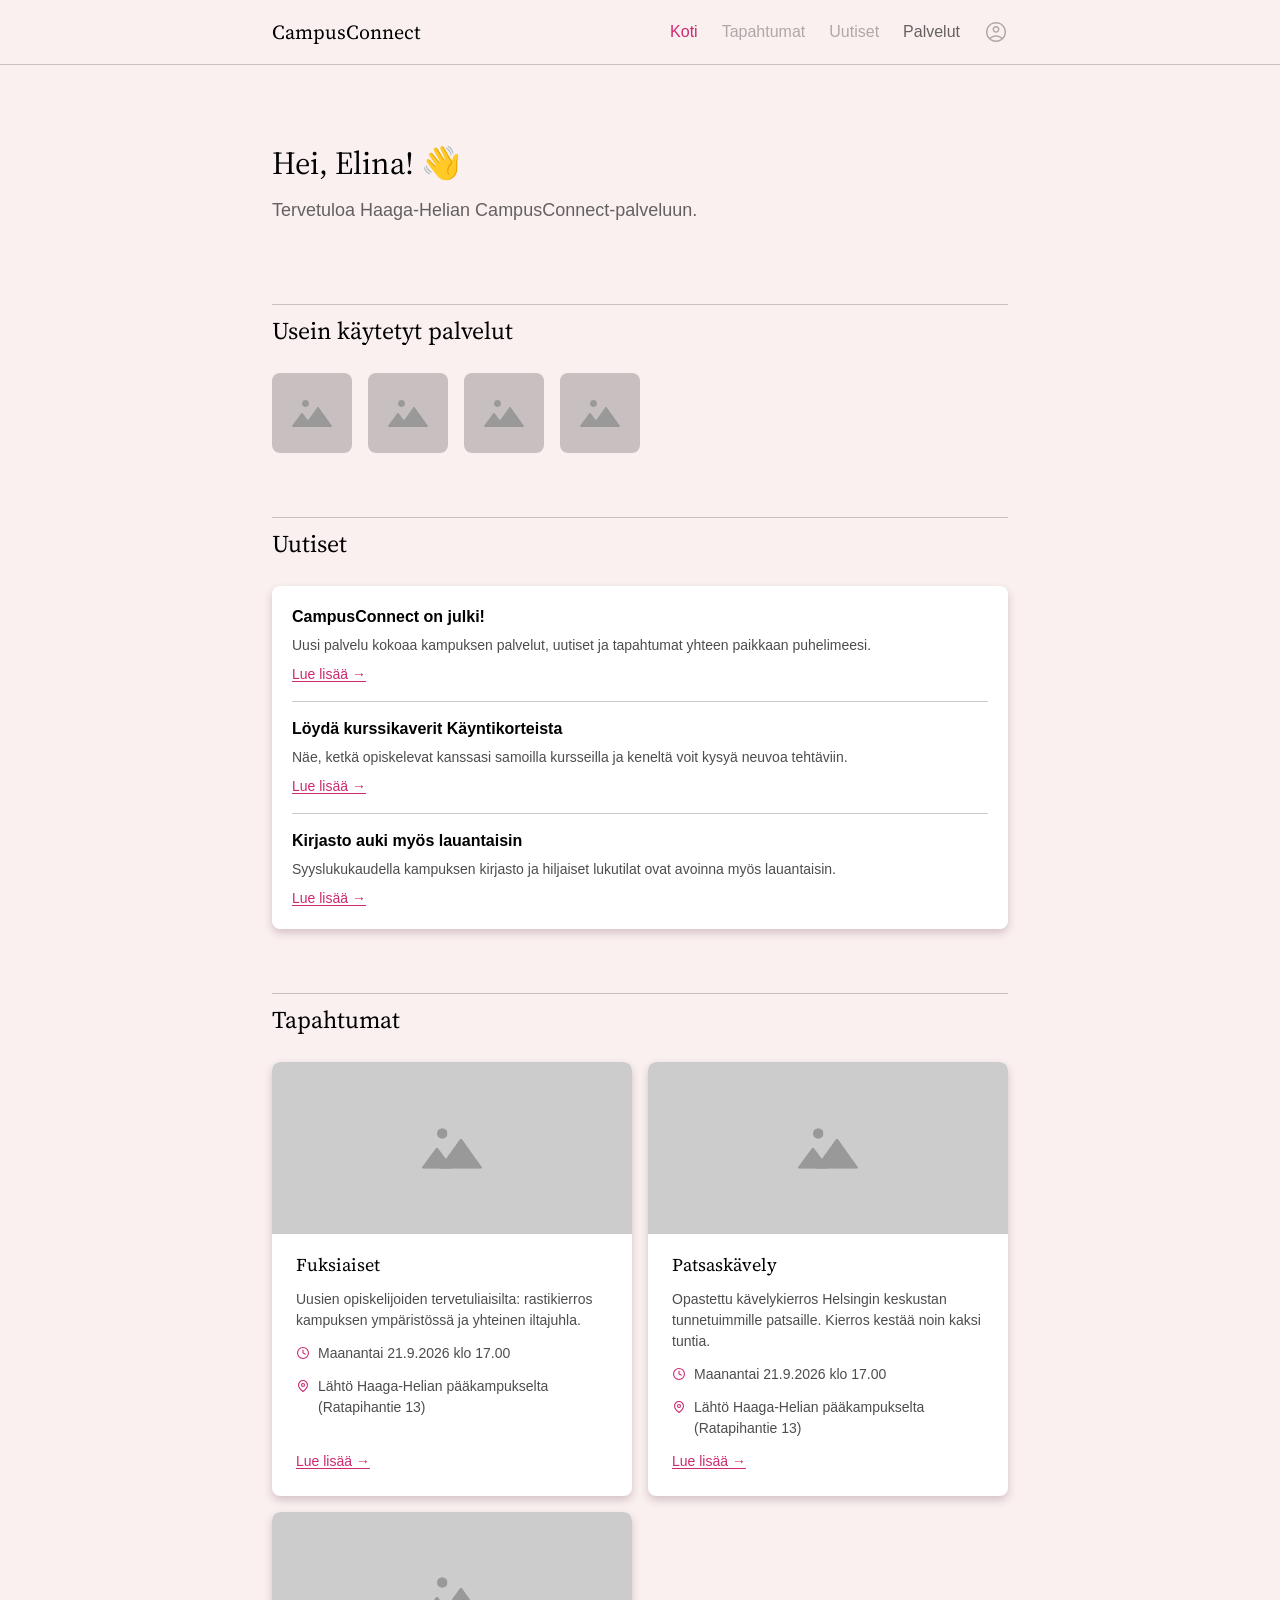
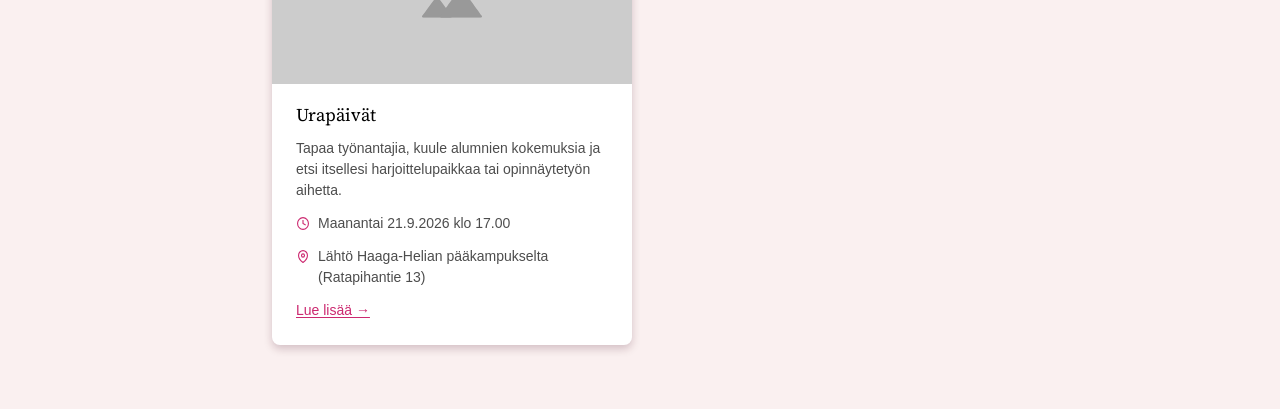
==== index.html @ 10ecfb2a "Ensimmäinen versio: CampusConnect-prototyyppi Responsiivinen HTML/CSS/JS-toteutus Figma-prototyypist" ====
<!doctype html>
<html lang="fi">
  <head>
    <meta charset="utf-8" />
    <meta
      name="viewport"
      content="width=device-width, initial-scale=1, viewport-fit=cover"
    />
    <title>Koti – CampusConnect</title>
    <meta
      name="description"
      content="CampusConnect kokoaa Haaga-Helian opiskelijoiden palvelut, uutiset ja tapahtumat yhteen paikkaan."
    />
    <link
      rel="preload"
      href="fonts/SourceSans3-VariableFont_wght.ttf"
      as="font"
      type="font/ttf"
      crossorigin
    />
    <link
      rel="preload"
      href="fonts/SourceSerif4-VariableFont_opsz,wght.ttf"
      as="font"
      type="font/ttf"
      crossorigin
    />
    <link rel="stylesheet" href="css/styles.css" />
    <script src="js/main.js" defer></script>
  </head>
  <body>
    <a class="skip-link" href="#main">Siirry pääsisältöön</a>

    <header class="site-header">
      <div class="site-header__inner">
        <a class="site-logo" href="index.html">CampusConnect</a>
        <nav class="site-nav" aria-label="Päävalikko">
          <ul class="site-nav__list">
            <li class="site-nav__item">
              <a class="site-nav__link" href="index.html" aria-current="page">
                <img
                  class="site-nav__icon"
                  src="img/icons/home-active.svg"
                  alt=""
                  width="24"
                  height="24"
                />
                <span class="site-nav__label">Koti</span>
              </a>
            </li>
            <li class="site-nav__item">
              <a class="site-nav__link" role="link" aria-disabled="true">
                <img
                  class="site-nav__icon"
                  src="img/icons/calendar.svg"
                  alt=""
                  width="24"
                  height="24"
                />
                <span class="site-nav__label">Tapahtumat</span>
              </a>
            </li>
            <li class="site-nav__item">
              <a class="site-nav__link" role="link" aria-disabled="true">
                <img
                  class="site-nav__icon"
                  src="img/icons/rss.svg"
                  alt=""
                  width="24"
                  height="24"
                />
                <span class="site-nav__label">Uutiset</span>
              </a>
            </li>
            <li class="site-nav__item">
              <a class="site-nav__link" href="palvelut.html">
                <img
                  class="site-nav__icon"
                  src="img/icons/apps.svg"
                  alt=""
                  width="24"
                  height="24"
                />
                <span class="site-nav__label">Palvelut</span>
              </a>
            </li>
            <li class="site-nav__item site-nav__item--profile">
              <a class="site-nav__link" role="link" aria-disabled="true">
                <img
                  class="site-nav__icon"
                  src="img/icons/account.svg"
                  alt=""
                  width="24"
                  height="24"
                />
                <span class="site-nav__label">Profiili</span>
              </a>
            </li>
          </ul>
        </nav>
      </div>
    </header>

    <main id="main" class="page">
      <div class="container">
        <div class="page-header">
          <h1>Hei, Elina! 👋</h1>
          <p class="lead">Tervetuloa Haaga-Helian CampusConnect-palveluun.</p>
        </div>

        <section class="section" aria-labelledby="usein-kaytetyt">
          <h2 class="section__title" id="usein-kaytetyt">
            Usein käytetyt palvelut
          </h2>
          <div
            class="tiles-scroll"
            tabindex="0"
            role="region"
            aria-labelledby="usein-kaytetyt"
          >
            <ul class="tiles" aria-hidden="true">
              <li>
                <span class="placeholder">
                  <span class="placeholder__icon">
                    <img src="img/placeholder/part-1.svg" alt="" />
                    <img src="img/placeholder/part-2.svg" alt="" />
                    <img src="img/placeholder/part-3.svg" alt="" />
                  </span>
                </span>
              </li>
              <li>
                <span class="placeholder">
                  <span class="placeholder__icon">
                    <img src="img/placeholder/part-1.svg" alt="" />
                    <img src="img/placeholder/part-2.svg" alt="" />
                    <img src="img/placeholder/part-3.svg" alt="" />
                  </span>
                </span>
              </li>
              <li>
                <span class="placeholder">
                  <span class="placeholder__icon">
                    <img src="img/placeholder/part-1.svg" alt="" />
                    <img src="img/placeholder/part-2.svg" alt="" />
                    <img src="img/placeholder/part-3.svg" alt="" />
                  </span>
                </span>
              </li>
              <li>
                <span class="placeholder">
                  <span class="placeholder__icon">
                    <img src="img/placeholder/part-1.svg" alt="" />
                    <img src="img/placeholder/part-2.svg" alt="" />
                    <img src="img/placeholder/part-3.svg" alt="" />
                  </span>
                </span>
              </li>
            </ul>
          </div>
        </section>

        <section class="section" aria-labelledby="uutiset">
          <h2 class="section__title" id="uutiset">Uutiset</h2>
          <ul class="card news">
            <li class="news__item">
              <h3 class="news__title">CampusConnect on julki!</h3>
              <p class="news__text">
                Uusi palvelu kokoaa kampuksen palvelut, uutiset ja tapahtumat
                yhteen paikkaan puhelimeesi.
              </p>
              <p class="news__more">
                <span class="text-link">Lue lisää →</span>
              </p>
            </li>
            <li class="news__item">
              <h3 class="news__title">Löydä kurssikaverit Käyntikorteista</h3>
              <p class="news__text">
                Näe, ketkä opiskelevat kanssasi samoilla kursseilla ja keneltä
                voit kysyä neuvoa tehtäviin.
              </p>
              <p class="news__more">
                <span class="text-link">Lue lisää →</span>
              </p>
            </li>
            <li class="news__item">
              <h3 class="news__title">Kirjasto auki myös lauantaisin</h3>
              <p class="news__text">
                Syyslukukaudella kampuksen kirjasto ja hiljaiset lukutilat ovat
                avoinna myös lauantaisin.
              </p>
              <p class="news__more">
                <span class="text-link">Lue lisää →</span>
              </p>
            </li>
          </ul>
        </section>

        <section class="section" aria-labelledby="tapahtumat">
          <h2 class="section__title" id="tapahtumat">Tapahtumat</h2>
          <div class="list-wrap">
            <ul class="card-grid">
              <li>
                <article class="card event">
                  <div
                    class="placeholder placeholder--large event__media"
                    aria-hidden="true"
                  >
                    <span class="placeholder__icon">
                      <img src="img/placeholder/part-1.svg" alt="" />
                      <img src="img/placeholder/part-2.svg" alt="" />
                      <img src="img/placeholder/part-3.svg" alt="" />
                    </span>
                  </div>
                  <div class="event__body">
                    <h3>Fuksiaiset</h3>
                    <p class="event__text">
                      Uusien opiskelijoiden tervetuliaisilta: rastikierros
                      kampuksen ympäristössä ja yhteinen iltajuhla.
                    </p>
                    <ul class="event__meta">
                      <li>
                        <span class="event__icon"
                          ><img src="img/icons/clock.svg" alt=""
                        /></span>
                        <span
                          ><span class="visually-hidden">Aika: </span
                          ><time datetime="2026-09-21T17:00"
                            >Maanantai 21.9.2026 klo 17.00</time
                          ></span
                        >
                      </li>
                      <li>
                        <span class="event__icon"
                          ><img src="img/icons/location.svg" alt=""
                        /></span>
                        <span
                          ><span class="visually-hidden">Paikka: </span>Lähtö
                          Haaga-Helian pääkampukselta (Ratapihantie 13)</span
                        >
                      </li>
                    </ul>
                    <p class="event__more">
                      <span class="text-link">Lue lisää →</span>
                    </p>
                  </div>
                </article>
              </li>
              <li>
                <article class="card event">
                  <div
                    class="placeholder placeholder--large event__media"
                    aria-hidden="true"
                  >
                    <span class="placeholder__icon">
                      <img src="img/placeholder/part-1.svg" alt="" />
                      <img src="img/placeholder/part-2.svg" alt="" />
                      <img src="img/placeholder/part-3.svg" alt="" />
                    </span>
                  </div>
                  <div class="event__body">
                    <h3>Patsaskävely</h3>
                    <p class="event__text">
                      Opastettu kävelykierros Helsingin keskustan tunnetuimmille
                      patsaille. Kierros kestää noin kaksi tuntia.
                    </p>
                    <ul class="event__meta">
                      <li>
                        <span class="event__icon"
                          ><img src="img/icons/clock.svg" alt=""
                        /></span>
                        <span
                          ><span class="visually-hidden">Aika: </span
                          ><time datetime="2026-09-21T17:00"
                            >Maanantai 21.9.2026 klo 17.00</time
                          ></span
                        >
                      </li>
                      <li>
                        <span class="event__icon"
                          ><img src="img/icons/location.svg" alt=""
                        /></span>
                        <span
                          ><span class="visually-hidden">Paikka: </span>Lähtö
                          Haaga-Helian pääkampukselta (Ratapihantie 13)</span
                        >
                      </li>
                    </ul>
                    <p class="event__more">
                      <span class="text-link">Lue lisää →</span>
                    </p>
                  </div>
                </article>
              </li>
              <li>
                <article class="card event">
                  <div
                    class="placeholder placeholder--large event__media"
                    aria-hidden="true"
                  >
                    <span class="placeholder__icon">
                      <img src="img/placeholder/part-1.svg" alt="" />
                      <img src="img/placeholder/part-2.svg" alt="" />
                      <img src="img/placeholder/part-3.svg" alt="" />
                    </span>
                  </div>
                  <div class="event__body">
                    <h3>Urapäivät</h3>
                    <p class="event__text">
                      Tapaa työnantajia, kuule alumnien kokemuksia ja etsi
                      itsellesi harjoittelupaikkaa tai opinnäytetyön aihetta.
                    </p>
                    <ul class="event__meta">
                      <li>
                        <span class="event__icon"
                          ><img src="img/icons/clock.svg" alt=""
                        /></span>
                        <span
                          ><span class="visually-hidden">Aika: </span
                          ><time datetime="2026-09-21T17:00"
                            >Maanantai 21.9.2026 klo 17.00</time
                          ></span
                        >
                      </li>
                      <li>
                        <span class="event__icon"
                          ><img src="img/icons/location.svg" alt=""
                        /></span>
                        <span
                          ><span class="visually-hidden">Paikka: </span>Lähtö
                          Haaga-Helian pääkampukselta (Ratapihantie 13)</span
                        >
                      </li>
                    </ul>
                    <p class="event__more">
                      <span class="text-link">Lue lisää →</span>
                    </p>
                  </div>
                </article>
              </li>
            </ul>
          </div>
        </section>
      </div>
    </main>
  </body>
</html>
---- css/styles.css ----
/* ==========================================================================
   CampusConnect – shared stylesheet
   Values come from the Figma file "CampusConnect Käyntikortit"
   (uHTaIp5e9gUA955tGombiA). The file defines no variables or styles,
   so the token names below are ours; the values are Figma's.
   ========================================================================== */

/* Fonts: Source Serif 4 (headings) and Source Sans 3 (body, UI),
   self-hosted variable fonts. One file per family covers every weight
   (and Serif's optical size axis). The italic files in fonts/ are not
   used by the design, so they are not declared. */
@font-face {
  font-family: "Source Sans 3";
  src: url("../fonts/SourceSans3-VariableFont_wght.ttf") format("truetype");
  font-weight: 200 900;
  font-style: normal;
  font-display: swap;
}

@font-face {
  font-family: "Source Serif 4";
  src: url("../fonts/SourceSerif4-VariableFont_opsz,wght.ttf")
    format("truetype");
  font-weight: 200 900;
  font-style: normal;
  font-display: swap;
}

/* ==========================================================================
   1. Design tokens
   ========================================================================== */

:root {
  /* The design is light only; dark mode keeps these colors. */
  color-scheme: light;

  /* --- Colors ----------------------------------------------------------- */
  --color-bg: #faf0f0; /* page background */
  --color-surface: #ffffff; /* cards, modals, tab bar */
  --color-accent: #cc2970; /* primary buttons, links, active tab */
  --color-on-accent: #ffffff; /* text on accent */
  --color-text: #000000; /* headings, primary text */
  --color-text-soft: rgba(0, 0, 0, 0.7); /* card body text */
  --color-text-muted: rgba(0, 0, 0, 0.6); /* secondary text, inactive tabs */
  --color-divider: rgba(0, 0, 0, 0.2); /* hairlines, tab bar border */
  --color-border-input: rgba(0, 0, 0, 0.3);
  --color-placeholder: rgba(0, 0, 0, 0.2); /* image placeholders, avatars */
  --color-overlay: rgba(0, 0, 0, 0.2); /* modal backdrop */

  /* Not in Figma: greyed-out nav items (Tapahtumat, Uutiset, Profiili). */
  --color-disabled: rgba(0, 0, 0, 0.3);

  /* --- Font families ---------------------------------------------------- */
  --font-serif: "Source Serif 4", Georgia, "Times New Roman", serif;
  --font-sans: "Source Sans 3", "Segoe UI", Roboto, Arial, sans-serif;

  /* --- Font weights ----------------------------------------------------- */
  --weight-regular: 400;
  --weight-medium: 500;
  --weight-semibold: 650;

  /* --- Type scale (size / line height), px values from Figma ------------ */
  /* Serif */
  --text-display-size: 2rem; /* 32px – page title (h1) */
  --text-display-lh: 2.25rem; /* 36px */
  --text-display-opsz: 40; /* Figma sets optical size 40 on page titles */
  --text-title-size: 1.5rem; /* 24px – section title (h2) */
  --text-title-lh: 2.25rem; /* 36px */
  --text-heading-size: 1.25rem; /* 20px – modal question */
  --text-heading-lh: 1.75rem; /* 28px */
  --text-subheading-size: 1.125rem; /* 18px – list row and event titles */
  --text-subheading-lh: 1.40625rem; /* 22.5px */
  --text-name-size: 1rem; /* 16px medium – person name */
  --text-name-lh: 1.3125rem; /* 21px */

  /* Sans */
  --text-body-size: 1rem; /* 16px – body text, buttons, modal text */
  --text-body-lh: 1.5rem; /* 24px */
  --text-body-sm-size: 0.875rem; /* 14px – smallest text: descriptions, lead, notes */
  --text-body-sm-lh: 1.3125rem; /* 21px */
  --text-lead-size: 1.125rem; /* 18px – text under the page title */
  --text-lead-lh: 1.6875rem; /* 27px */
  --text-news-title-size: 1rem; /* 16px semibold – news item title */
  --text-news-title-lh: 1.3125rem; /* 21px */
  --text-label-size: 0.875rem; /* 14px medium – tab bar labels (13px in Figma) */
  --text-label-lh: 1.125rem; /* 18px */

  /* --- Spacing (from Figma positions) ---------------------------------- */
  --space-1: 0.25rem; /* 4px */
  --space-2: 0.5rem; /* 8px */
  --space-3: 0.75rem; /* 12px */
  --space-4: 1rem; /* 16px – page side padding, card padding, list gaps */
  --space-5: 1.5rem; /* 24px – modal padding */
  --space-6: 2rem; /* 32px */
  --space-7: 3rem; /* 48px */
  --space-8: 4rem; /* 64px – gap before a new page section */
  --space-9: 5rem; /* 80px – page top on mobile, header to first section */
  --space-card: 1.25rem; /* 20px – news card padding */

  /* --- Radii ------------------------------------------------------------ */
  --radius-md: 8px; /* cards, buttons, thumbnails, modals, text box */
  --radius-pill: 20px; /* chat field, send button */
  --radius-full: 50%; /* avatars */

  /* --- Effects ---------------------------------------------------------- */
  --shadow-card: 0 4px 8px 0 rgba(64, 0, 28, 0.2);
  --shadow-input-inset: inset 0 2px 4px 0 rgba(0, 0, 0, 0.2);
  --blur-overlay: 2px;

  /* --- Component sizes -------------------------------------------------- */
  --size-button: 3rem; /* 48px – button and modal header height */
  --size-thumb: 5rem; /* 80px – list thumbnail */
  --size-avatar: 3rem; /* 48px – person avatar */
  --size-icon: 1.5rem; /* 24px – UI icons */
  --size-icon-sm: 1.25rem; /* 20px – back link chevron */
  --size-tab: 4rem; /* 64px – tab bar: 10px + icon + label + 10px (plus home indicator area on iPhones) */
  --size-chat-field: 2rem; /* 32px – chat input and send button */
  --size-dot: 10px; /* onboarding step indicator */

  /* --- Layout (from campusconnect-responsiveness.md) -------------------- */
  --container-max: 768px;
  --measure: 70ch; /* max width of text blocks */
  --modal-max: 480px; /* dialog width on screens >= 600px */
  /* Breakpoints (media queries cannot use custom properties):
     600px  – centered modal dialog
     672px  – two-column lists and card grids (column reaches 640px)
     768px  – top navigation replaces bottom tab bar */
}

/* ==========================================================================
   2. Base
   ========================================================================== */

*,
*::before,
*::after {
  box-sizing: border-box;
}

html {
  -webkit-text-size-adjust: 100%;
  text-size-adjust: 100%;
}

body {
  margin: 0;
  min-height: 100vh;
  background-color: var(--color-bg);
  color: var(--color-text);
  font-family: var(--font-sans);
  font-size: var(--text-body-size);
  line-height: var(--text-body-lh);
  /* Inherited by all links and hover underlines: a little air below text. */
  text-underline-offset: 0.15em;
}

img,
svg {
  display: block;
  max-width: 100%;
}

h1,
h2,
h3,
p,
ul,
ol {
  margin: 0;
}

h1,
h2,
h3 {
  font-family: var(--font-serif);
  font-weight: var(--weight-regular);
  color: var(--color-text);
  /* Long Finnish compounds (e.g. "ohjelmistokehitykseen") must not push
     the page wider than a 320px screen. */
  overflow-wrap: break-word;
  -webkit-hyphens: auto;
  hyphens: auto;
}

h1 {
  font-size: var(--text-display-size);
  line-height: var(--text-display-lh);
  font-variation-settings: "opsz" var(--text-display-opsz);
}

h2 {
  font-size: var(--text-title-size);
  line-height: var(--text-title-lh);
}

h3 {
  font-size: var(--text-subheading-size);
  line-height: var(--text-subheading-lh);
}

a {
  color: var(--color-accent);
  text-decoration-thickness: from-font;
}

:focus-visible {
  outline: 2px solid var(--color-accent);
  outline-offset: 2px;
}

/* Lead text under a page title (14px muted, Figma "Tervetuloa…"). */
/* Text right under the page title: lead line or course code. */
.lead,
.course__code {
  margin-top: var(--space-4);
  max-width: var(--measure);
  color: var(--color-text-muted);
  font-size: var(--text-lead-size);
  line-height: var(--text-lead-lh);
}

/* Hidden visually, still read by screen readers. */
.visually-hidden {
  position: absolute;
  width: 1px;
  height: 1px;
  margin: -1px;
  padding: 0;
  overflow: hidden;
  clip-path: inset(50%);
  white-space: nowrap;
  border: 0;
}

.skip-link {
  position: absolute;
  top: var(--space-2);
  left: var(--space-2);
  z-index: 100;
  padding: var(--space-2) var(--space-4);
  border-radius: var(--radius-md);
  background-color: var(--color-surface);
  box-shadow: var(--shadow-card);
  transform: translateY(-200%);
}

.skip-link:focus {
  transform: none;
}

/* ==========================================================================
   3. Layout
   ========================================================================== */

/* Page content: one centered column, max --container-max wide. */
.container {
  width: 100%;
  max-width: var(--container-max);
  margin-inline: auto;
  padding-inline: var(--space-4);
}

/* Mobile: Figma places the page title 80px below the status bar.
   Leave room at the bottom for the fixed tab bar. */
.page {
  padding-top: var(--space-9);
  padding-bottom: calc(
    var(--size-tab) + env(safe-area-inset-bottom, 0px) + var(--space-7)
  );
}

/* Long text stays one column, capped at a readable width. */
.prose {
  max-width: var(--measure);
}

/* Desktop: the same 80px gap as on mobile, measured from the top bar. */
@media (min-width: 768px) {
  .page {
    padding-bottom: var(--space-8);
  }
}

/* Phone in landscape: less empty space above the title. */
@media (max-height: 500px) {
  .page {
    padding-top: var(--space-6);
  }
}

/* ==========================================================================
   4. Navigation
   One <nav> in the header. Below 768px it is the bottom tab bar from
   Figma; from 768px up it is a top bar with text links and a profile
   icon. Items without a page (Tapahtumat, Uutiset, Profiili) are
   greyed out: <a> without href, role="link", aria-disabled="true".
   ========================================================================== */

/* The wordmark only appears in the top bar; Figma has no mobile header. */
.site-logo {
  display: none;
}

/* --- Bottom tab bar (mobile) ------------------------------------------ */
.site-nav {
  position: fixed;
  right: 0;
  bottom: 0;
  left: 0;
  z-index: 10;
  padding-bottom: env(safe-area-inset-bottom, 0px);
  border-top: 1px solid var(--color-divider);
  background-color: var(--color-surface);
}

.site-nav__list {
  display: grid;
  grid-template-columns: repeat(5, 1fr);
  max-width: var(--modal-max);
  margin-inline: auto;
  padding: 0 var(--space-4);
  list-style: none;
}

.site-nav__link {
  display: flex;
  flex-direction: column;
  align-items: center;
  gap: 2px;
  min-height: var(--size-tab);
  padding: 10px 0; /* same space above the icon and below the label */
  color: var(--color-text-muted);
  font-size: var(--text-label-size);
  font-weight: var(--weight-medium);
  line-height: var(--text-label-lh);
  text-align: center;
  text-decoration: none;
}

.site-nav__icon {
  width: var(--size-icon);
  height: var(--size-icon);
}

.site-nav__link[aria-current] {
  color: var(--color-accent);
}

.site-nav__link[aria-disabled="true"] {
  color: var(--color-disabled);
  cursor: default;
}

/* Icons are black at 60%; half opacity gives the 30% disabled grey. */
.site-nav__link[aria-disabled="true"] .site-nav__icon {
  opacity: 0.5;
}

/* --- Top navigation bar (tablet and desktop) -------------------------- */
@media (min-width: 768px) {
  .site-header {
    position: sticky;
    top: 0;
    z-index: 10;
    border-bottom: 1px solid var(--color-divider);
    background-color: var(--color-bg);
  }

  .site-header__inner {
    display: flex;
    align-items: center;
    justify-content: space-between;
    gap: var(--space-5);
    max-width: var(--container-max);
    min-height: 4rem;
    margin-inline: auto;
    padding-inline: var(--space-4);
  }

  .site-logo {
    display: block;
    color: var(--color-text);
    font-family: var(--font-serif);
    font-size: var(--text-heading-size);
    line-height: var(--text-heading-lh);
    text-decoration: none;
  }

  .site-nav {
    position: static;
    padding-bottom: 0;
    border-top: 0;
    background-color: transparent;
  }

  .site-nav__list {
    display: flex;
    align-items: center;
    gap: var(--space-5);
    max-width: none;
    padding: 0;
  }

  .site-nav__link {
    flex-direction: row;
    min-height: var(--size-button);
    padding: 0;
    font-size: var(--text-body-size);
    line-height: var(--text-body-lh);
  }

  /* Text links only; the profile item shows just its icon. */
  .site-nav__icon {
    display: none;
  }

  .site-nav__item--profile .site-nav__icon {
    display: block;
  }

  .site-nav__item--profile .site-nav__label {
    position: absolute;
    width: 1px;
    height: 1px;
    margin: -1px;
    overflow: hidden;
    clip-path: inset(50%);
    white-space: nowrap;
  }
}

/* ==========================================================================
   5. Components
   ========================================================================== */

/* --- Buttons ------------------------------------------------------------ */
.button {
  display: inline-flex;
  align-items: center;
  justify-content: center;
  min-height: var(--size-button);
  padding: 0 var(--space-5);
  border: 1px solid var(--color-accent);
  border-radius: var(--radius-md);
  font-family: var(--font-sans);
  font-size: var(--text-body-size);
  font-weight: var(--weight-medium);
  line-height: var(--text-body-lh);
  text-align: center;
  text-decoration: none;
  cursor: pointer;
}

.button--primary {
  background-color: var(--color-accent);
  color: var(--color-on-accent);
}

.button--secondary {
  background-color: transparent;
  color: var(--color-accent);
}

.button--primary:hover {
  filter: brightness(0.92);
}

.button--secondary:hover {
  background-color: var(--color-surface);
}

/* Full width of its column (modal actions). */
.button--block {
  width: 100%;
}

/* Not in Figma: "Jatka" before a choice is made. */
.button:disabled {
  opacity: 0.4;
  filter: none;
  cursor: not-allowed;
}

/* Icon-only button (modal close / back): 48px tap area, 24px icon. */
.icon-button {
  display: grid;
  place-items: center;
  width: var(--size-button);
  height: var(--size-button);
  padding: 0;
  border: 0;
  border-radius: var(--radius-md);
  background: none;
  cursor: pointer;
}

.icon-button img {
  width: var(--size-icon);
  height: var(--size-icon);
}

.icon-button:focus-visible {
  outline-offset: -4px;
}

/* --- Back link ("‹ Käyntikortit" on course pages) ----------------------- */
.back-link {
  display: inline-flex;
  align-items: center;
  gap: 2px;
  min-height: var(--size-icon);
  color: var(--color-text-muted);
  font-size: var(--text-body-sm-size);
  font-weight: var(--weight-medium);
  line-height: var(--text-body-sm-lh);
  text-decoration: none;
}

.back-link:hover {
  text-decoration: underline;
}

.back-link img {
  width: var(--size-icon-sm);
  height: var(--size-icon-sm);
}

/* --- Image placeholder (grey box with image icon) ----------------------- */
.placeholder {
  display: grid;
  place-items: center;
  border-radius: var(--radius-md);
  background-color: var(--color-placeholder);
}

/* The Figma icon is three parts in a 40 × 27px box. */
.placeholder__icon {
  position: relative;
  width: 40px;
  height: 27px;
}

.placeholder__icon img {
  position: absolute;
}

.placeholder__icon img:nth-child(1) {
  left: 0;
  top: 13.2px;
}

.placeholder__icon img:nth-child(2) {
  left: 11.7px;
  top: 7.4px;
}

.placeholder__icon img:nth-child(3) {
  left: 9.9px;
  top: 0;
}

/* Larger images (event cards) use the same icon at 1.5×, as in Figma. */
.placeholder--large .placeholder__icon {
  transform: scale(1.5);
}

/* --- List rows (Palvelut, Käyntikortit course list) ----------------------
   Lists and card grids switch to two columns when their column is at least
   640px wide. They always fill the page container (viewport − 32px padding,
   up to --container-max), so that happens at a 672px viewport. A media query is used
   instead of a container query because the W3C CSS validator does not yet
   recognize container queries. */
.list {
  padding: 0;
  list-style: none;
}

.list__item + .list__item {
  border-top: 1px solid var(--color-divider);
}

.row {
  display: flex;
  align-items: center;
  gap: var(--space-4);
  padding-block: var(--space-4);
  color: inherit;
  text-decoration: none;
}

.row__media {
  flex: none;
  width: var(--size-thumb);
  height: var(--size-thumb);
  border-radius: var(--radius-md);
  object-fit: cover;
}

.row__title {
  display: block;
  font-family: var(--font-serif);
  font-size: var(--text-subheading-size);
  font-weight: var(--weight-regular);
  line-height: var(--text-subheading-lh);
}

.row__text {
  display: block;
  margin-top: var(--space-1);
  color: var(--color-text-muted);
  font-size: var(--text-body-sm-size);
  line-height: var(--text-body-sm-lh);
}

a.row:hover .row__title {
  text-decoration: underline;
}

/* Two columns once the list's column is 640px wide (see above). */
@media (min-width: 672px) {
  .list {
    display: grid;
    grid-template-columns: repeat(2, minmax(0, 1fr));
    column-gap: var(--space-6);
  }

  .list__item:nth-child(2) {
    border-top: 0;
  }
}

/* --- Cards and card grid (person cards, event cards) --------------------- */
.card {
  border-radius: var(--radius-md);
  background-color: var(--color-surface);
  box-shadow: var(--shadow-card);
}

.card-grid {
  display: grid;
  gap: var(--space-4);
  padding: 0;
  list-style: none;
}

@media (min-width: 672px) {
  .card-grid {
    grid-template-columns: repeat(2, minmax(0, 1fr));
    grid-auto-rows: 1fr; /* every row as tall as the tallest card */
  }
}

/* --- Person card (Kurssi) ----------------------------------------------- */
.person-card {
  display: block;
  width: 100%;
  height: 100%;
  padding: var(--space-4);
  border: 0;
  color: inherit;
  font: inherit;
  text-align: left;
}

button.person-card {
  cursor: pointer;
}

button.person-card:hover .person-card__name {
  text-decoration: underline;
}

.person-card__head {
  display: flex;
  align-items: center;
  gap: var(--space-4);
}

.avatar {
  display: block;
  flex: none;
  width: var(--size-avatar);
  height: var(--size-avatar);
  border-radius: var(--radius-full);
  background-color: var(--color-placeholder);
}

.person-card__name {
  display: block;
  font-family: var(--font-serif);
  font-size: var(--text-name-size);
  font-weight: var(--weight-medium);
  line-height: var(--text-name-lh);
}

.person-card__status {
  display: block;
  color: var(--color-text-muted);
  font-size: var(--text-body-sm-size);
  line-height: var(--text-body-sm-lh);
}

.person-card__note {
  display: block;
  margin-top: var(--space-4);
  padding-top: var(--space-3);
  border-top: 1px solid var(--color-divider);
  color: var(--color-text-muted);
  font-size: var(--text-body-sm-size);
  line-height: var(--text-body-sm-lh);
}

/* --- Radio buttons and checkboxes ---------------------------------------
   Native inputs drawn to match Figma's Material outline icons
   (radio: 20px ring, checkbox: 18px square, 2px black stroke).
   Checked states are not in Figma; they use the accent color. */
.choices {
  margin: 0;
  padding: 0;
  border: 0;
}

.choice {
  display: flex;
  align-items: center;
  gap: var(--space-3);
  min-height: 2.5rem; /* rows sit 40px apart in Figma */
  font-size: var(--text-body-size);
  line-height: var(--text-body-lh);
  cursor: pointer;
}

.choice input {
  flex: none;
  margin: 2px;
  -webkit-appearance: none;
  appearance: none;
  border: 2px solid var(--color-text);
  background-color: var(--color-surface);
  background-position: center;
  background-repeat: no-repeat;
  cursor: pointer;
}

.choice input[type="radio"] {
  width: 20px;
  height: 20px;
  border-radius: var(--radius-full);
}

.choice input[type="checkbox"] {
  width: 18px;
  height: 18px;
  margin: 3px;
  border-radius: 2px;
}

.choice input[type="radio"]:checked {
  border-color: var(--color-accent);
  background-image: radial-gradient(
    circle,
    var(--color-accent) 0 5px,
    transparent 5.5px
  );
}

.choice input[type="checkbox"]:checked {
  border-color: var(--color-accent);
  background-color: var(--color-accent);
  background-image: url("../img/icons/check.svg");
  background-size: 100%;
}

/* --- Text area (Onboarding 4) ------------------------------------------- */
.textarea {
  display: block;
  width: 100%;
  min-height: 9.375rem; /* 150px */
  padding: var(--space-3);
  border: 1px solid var(--color-border-input);
  border-radius: var(--radius-md);
  background-color: var(--color-surface);
  box-shadow: var(--shadow-input-inset);
  color: var(--color-text);
  font-family: inherit;
  font-size: var(--text-body-size);
  line-height: var(--text-body-lh);
  resize: vertical;
}

/* --- Step dots (onboarding progress) ------------------------------------ */
.steps {
  display: flex;
  justify-content: center;
  gap: var(--space-3);
  padding: 0;
  list-style: none;
}

.steps__dot {
  width: var(--size-dot);
  height: var(--size-dot);
  border: 1.5px solid rgba(0, 0, 0, 0.33);
  border-radius: var(--radius-full);
}

.steps__dot.is-current {
  border: 1px solid var(--color-text-muted);
  background-color: var(--color-text-muted);
}

/* --- Modal (<dialog>) ----------------------------------------------------
   Phone: 16px from the screen edges, as in Figma. From 600px up the
   width stops at 480px (responsiveness plan). Always centered. */
.modal {
  width: calc(100% - 2 * var(--space-4));
  max-width: var(--modal-max);
  max-height: calc(100% - 2 * var(--space-4));
  overflow-y: auto; /* phone in landscape: the modal scrolls */
  padding: 0;
  border: 0;
  border-radius: var(--radius-md);
  background-color: var(--color-surface);
  box-shadow: var(--shadow-card);
  color: var(--color-text);
}

.modal::backdrop {
  background-color: var(--color-overlay);
  -webkit-backdrop-filter: blur(var(--blur-overlay));
  backdrop-filter: blur(var(--blur-overlay));
}

/* Back arrow | title | close X */
.modal__header {
  display: grid;
  grid-template-columns: var(--size-button) 1fr var(--size-button);
  align-items: center;
  min-height: var(--size-button);
  border-bottom: 1px solid var(--color-divider);
}

.modal__back {
  grid-column: 1;
}

.modal__back[hidden] {
  display: none;
}

.modal__title {
  grid-column: 2;
  color: var(--color-text-muted);
  font-family: var(--font-sans);
  font-size: var(--text-body-size);
  font-weight: var(--weight-regular);
  line-height: var(--text-body-lh);
  text-align: center;
}

.modal__close {
  grid-column: 3;
}

.modal__body {
  padding: var(--space-5);
}

/* Question heading inside a modal step (serif 20/28). */
.modal__heading {
  font-size: var(--text-heading-size);
  line-height: var(--text-heading-lh);
}

.modal__text {
  margin-top: var(--space-4);
  color: var(--color-text-muted);
  font-size: var(--text-body-size);
  line-height: var(--text-body-lh);
}

.modal__actions {
  margin-top: var(--space-5);
}

.modal__actions .steps {
  margin-top: var(--space-6);
  margin-bottom: var(--space-2);
}

/* --- Toast (not in Figma; replaces the removed confirmation modal) ------ */
.toast {
  position: fixed;
  left: 50%;
  bottom: calc(
    var(--size-tab) + env(safe-area-inset-bottom, 0px) + var(--space-4)
  );
  z-index: 20;
  width: calc(100% - 2 * var(--space-4));
  max-width: var(--modal-max);
  /* Left padding = 4px stripe + 16px. */
  padding: var(--space-3) var(--space-4) var(--space-3)
    calc(4px + var(--space-4));
  border-radius: var(--radius-md);
  /* Straight 4px accent stripe on the left, clipped by the rounded corners
     (a border-left would curve along them). */
  background: linear-gradient(
    to right,
    var(--color-accent) 4px,
    var(--color-surface) 4px
  );
  box-shadow: var(--shadow-card);
  font-size: var(--text-body-size);
  line-height: var(--text-body-lh);
  transform: translateX(-50%);
  /* Always in the page (so screen readers catch the live update);
     invisible until it has a message. */
  opacity: 0;
  pointer-events: none;
}

.toast.is-visible {
  opacity: 1;
  pointer-events: auto;
}

@media (prefers-reduced-motion: no-preference) {
  .toast {
    transition: opacity 200ms ease-out;
  }
}

@media (min-width: 768px) {
  .toast {
    bottom: var(--space-6);
  }
}

/* Looks like a link but has no destination yet (e.g. "Lue lisää →"). */
.text-link {
  color: var(--color-accent);
  text-decoration: underline;
  text-decoration-thickness: from-font;
}

/* Service descriptions are cut to two lines, as in Figma. */
.row__text--clamp {
  display: -webkit-box;
  overflow: hidden;
  -webkit-box-orient: vertical;
  -webkit-line-clamp: 2;
}

/* ==========================================================================
   6. Page sections
   ========================================================================== */

/* A section starts with a divider line and a serif h2 (Etusivu, Kurssi). */
.section {
  margin-top: var(--space-8);
  padding-top: var(--space-2);
  border-top: 1px solid var(--color-divider);
}

.section__title {
  margin-bottom: var(--space-5);
}

/* 80px from the page header to the first section, 64px between the rest. */
.page-header + .section {
  margin-top: var(--space-9);
}

/* Lists directly under the header (Palvelut, Käyntikortit):
   64px + the row's own 16px padding = 80px, as in Figma. */
.page-header + .list-wrap {
  margin-top: var(--space-8);
}

/* ==========================================================================
   7. Etusivu
   ========================================================================== */

/* "Usein käytetyt palvelut" – 80px tiles, 16px apart. On a phone the row
   is wider than the screen (the 4th tile is cut off in Figma), so it
   scrolls sideways and runs to the screen edge. */
.tiles-scroll {
  margin-right: calc(-1 * var(--space-4));
  overflow-x: auto;
  scrollbar-width: none;
}

.tiles-scroll:focus-visible {
  outline-offset: -2px;
}

.tiles {
  display: flex;
  gap: var(--space-4);
  width: max-content;
  padding: 0 var(--space-4) 0 0;
  list-style: none;
}

.tiles .placeholder {
  width: var(--size-thumb);
  height: var(--size-thumb);
}

/* --- News card (Uutiset) ------------------------------------------------ */
.news {
  padding: var(--space-card);
  list-style: none;
}

.news__item + .news__item {
  margin-top: var(--space-4);
  padding-top: var(--space-4);
  border-top: 1px solid var(--color-divider);
}

.news__title {
  font-family: var(--font-sans);
  font-size: var(--text-news-title-size);
  font-weight: var(--weight-semibold);
  line-height: var(--text-news-title-lh);
}

.news__text,
.news__more {
  margin-top: var(--space-2);
  font-size: var(--text-body-sm-size);
  line-height: var(--text-body-sm-lh);
}

.news__text {
  color: var(--color-text-soft);
}

/* --- Event card (Tapahtumat) -------------------------------------------- */
/* Cards fill their grid cell, so cards in the same row are equally tall. */
.event {
  display: flex;
  flex-direction: column;
  height: 100%;
  overflow: hidden;
}

.event__media {
  flex: none;
  height: 10.75rem; /* 172px */
  border-radius: var(--radius-md) var(--radius-md) 0 0;
}

/* The text area takes the leftover space; "Lue lisää →" sits at the bottom. */
.event__body {
  display: flex;
  flex: 1;
  flex-direction: column;
  padding: var(--space-card) var(--space-5) var(--space-5);
}

.event__text,
.event__meta,
.event__more {
  margin-top: var(--space-3);
  color: var(--color-text-soft);
  font-size: var(--text-body-sm-size);
  line-height: var(--text-body-sm-lh);
}

.event__meta {
  padding: 0;
  list-style: none;
}

.event__meta li {
  display: flex;
  align-items: flex-start;
  gap: var(--space-2);
}

.event__meta li + li {
  margin-top: var(--space-3);
}

/* 14px icon box, centered on the first text line. */
.event__icon {
  display: grid;
  flex: none;
  place-items: center;
  width: 14px;
  height: var(--text-body-sm-lh);
}

.event__more {
  margin-top: auto;
  padding-top: var(--space-3);
  color: var(--color-accent);
}

/* ==========================================================================
   8. Käyntikortit onboarding modal (Onboarding 1–4)
   ========================================================================== */

.onboarding__step[hidden] {
  display: none;
}

/* Intro step: "Täytä tietosi" and "Jatka suoraan palveluun", 16px apart. */
.onboarding__intro-actions {
  display: grid;
  gap: var(--space-4);
}

.onboarding__step .modal__heading:focus {
  outline: none;
}

.onboarding__step .modal__text p + p {
  margin-top: var(--space-4);
}

/* Choice rows have 8px of their own padding above and below. */
.onboarding__step .choices {
  margin-top: var(--space-2);
}

.onboarding__step .textarea {
  margin-top: var(--space-5);
}

.onboarding__step .textarea + .modal__actions {
  margin-top: var(--space-6);
}

/* ==========================================================================
   9. Kurssi pages (Kurssi, Kurssi (tyhjä))
   ========================================================================== */

.page-header .back-link + h1 {
  margin-top: var(--space-4);
}

.course__body {
  max-width: var(--measure);
  margin-top: var(--space-7);
  font-size: var(--text-body-size);
  line-height: var(--text-body-lh);
}

.course__body > * + * {
  margin-top: var(--space-4);
}

/* Section title followed by a short text instead of cards: 16px gap. */
.section__title--tight {
  margin-bottom: var(--space-4);
}

.empty-state {
  max-width: var(--measure);
  color: var(--color-text-muted);
  font-size: var(--text-body-size);
  line-height: var(--text-body-lh);
}

/* ==========================================================================
   10. Käyntikortti and Chat modals
   ========================================================================== */

/* --- Käyntikortti: 16px padding, blocks separated by dividers ----------- */
.profile {
  padding: var(--space-4);
}

.profile__block {
  padding-block: var(--space-4);
  border-top: 1px solid var(--color-divider);
}

.profile__block:first-child {
  padding-top: 0;
  border-top: 0;
}

.profile__name {
  font-family: var(--font-serif);
  font-size: var(--text-name-size);
  font-weight: var(--weight-medium);
  line-height: var(--text-name-lh);
}

.profile__text {
  font-size: var(--text-body-sm-size);
  line-height: var(--text-body-sm-lh);
}

.profile__courses {
  color: var(--color-text-muted);
  font-size: var(--text-body-sm-size);
  line-height: var(--text-body-sm-lh);
}

.profile__courses ul {
  margin-top: var(--space-1);
  padding-left: 18px;
}

/* --- Chat: fixed-height modal with an empty message area and composer --- */
.modal--chat[open] {
  display: flex;
  flex-direction: column;
  height: 36.75rem; /* 588px in Figma; .modal's max-height fits short screens */
}

.chat__messages {
  flex: 1;
}

.chat__composer {
  display: flex;
  align-items: center;
  gap: var(--space-4);
  padding: var(--space-3) var(--space-4);
  border-top: 1px solid var(--color-divider);
}

/* Static example: the controls are disabled but keep Figma's look. */
.chat__input {
  flex: 1;
  min-width: 0;
  height: var(--size-chat-field);
  padding: 0 var(--space-4);
  border: 1px solid var(--color-divider);
  border-radius: var(--radius-pill);
  background-color: var(--color-surface);
  color: var(--color-text);
  font-family: inherit;
  font-size: var(--text-body-size);
  line-height: var(--text-body-lh);
}

.chat__input::placeholder {
  color: var(--color-text-muted);
  opacity: 1;
}

.chat__send {
  display: grid;
  flex: none;
  place-items: center;
  width: var(--size-chat-field);
  height: var(--size-chat-field);
  padding: 0;
  border: 0;
  border-radius: var(--radius-pill);
  background-color: var(--color-accent);
}

.chat__send img {
  width: var(--size-icon-sm);
  height: var(--size-icon-sm);
}
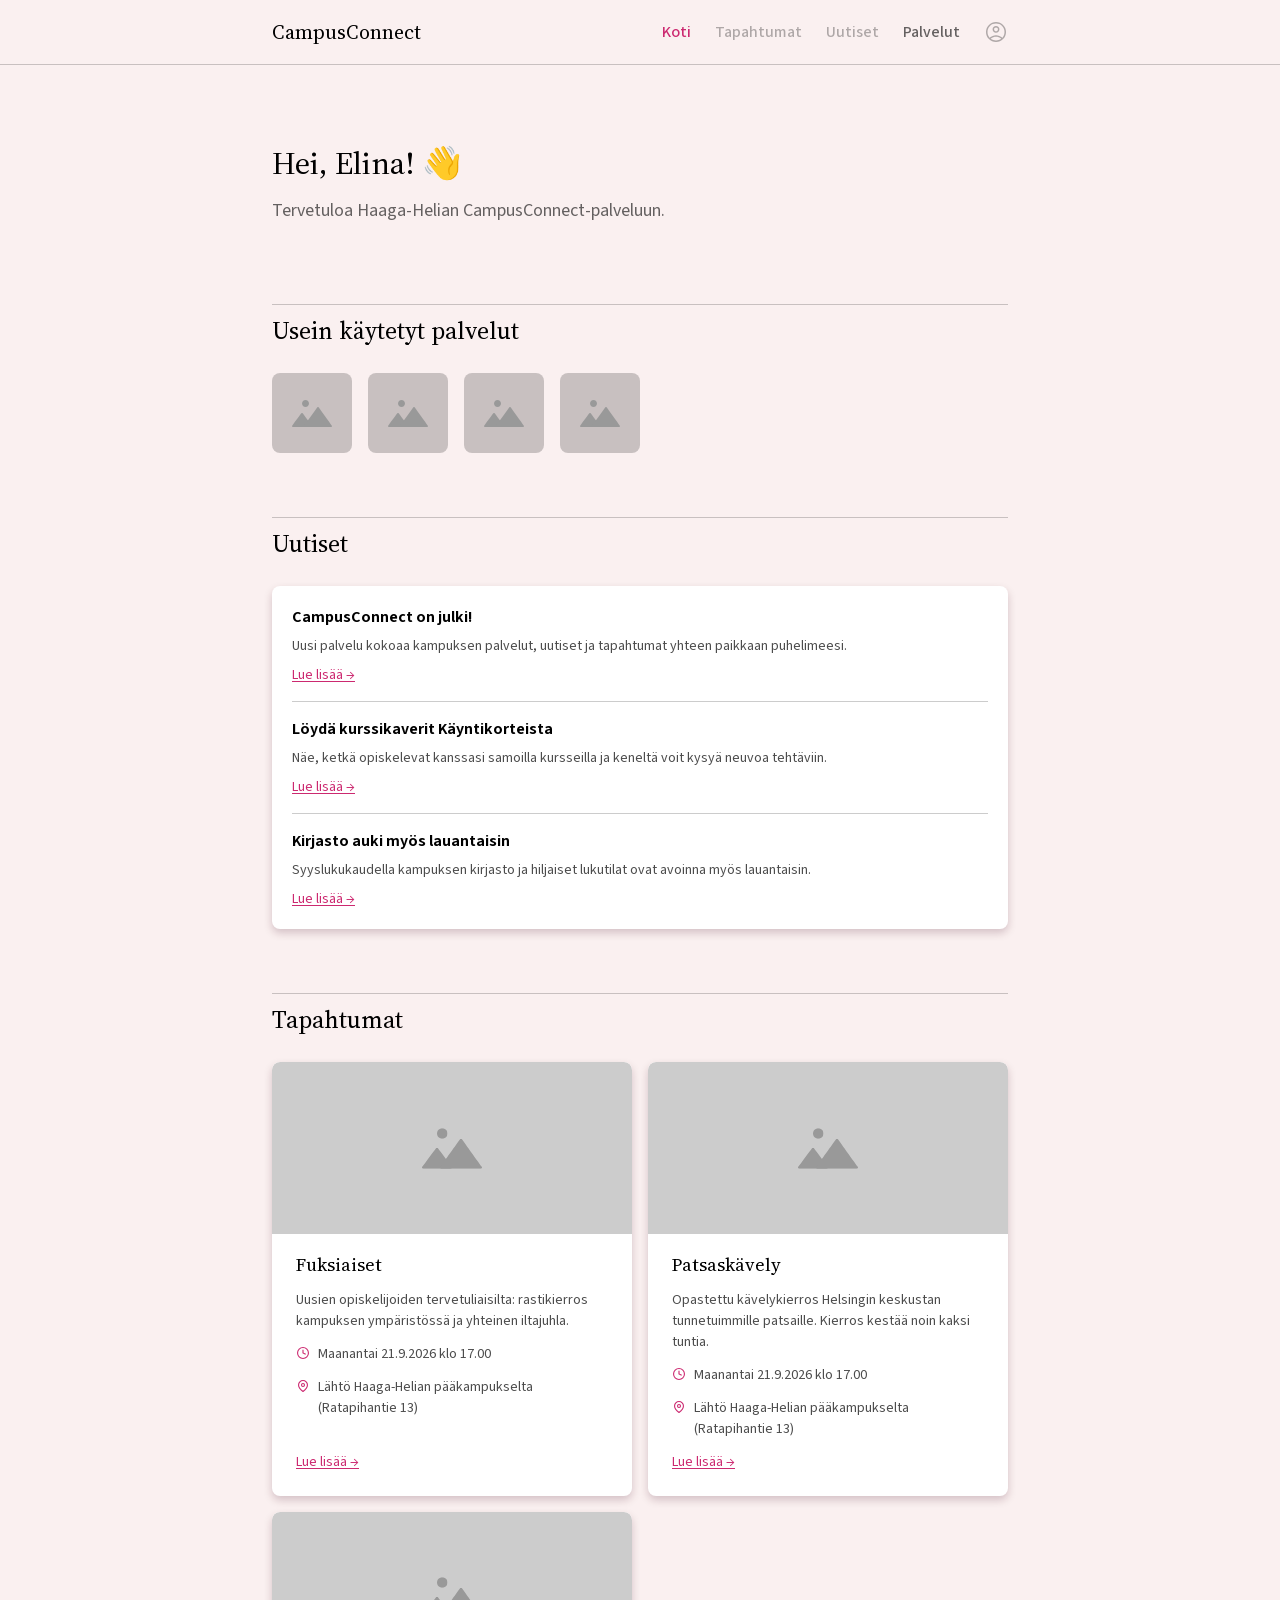
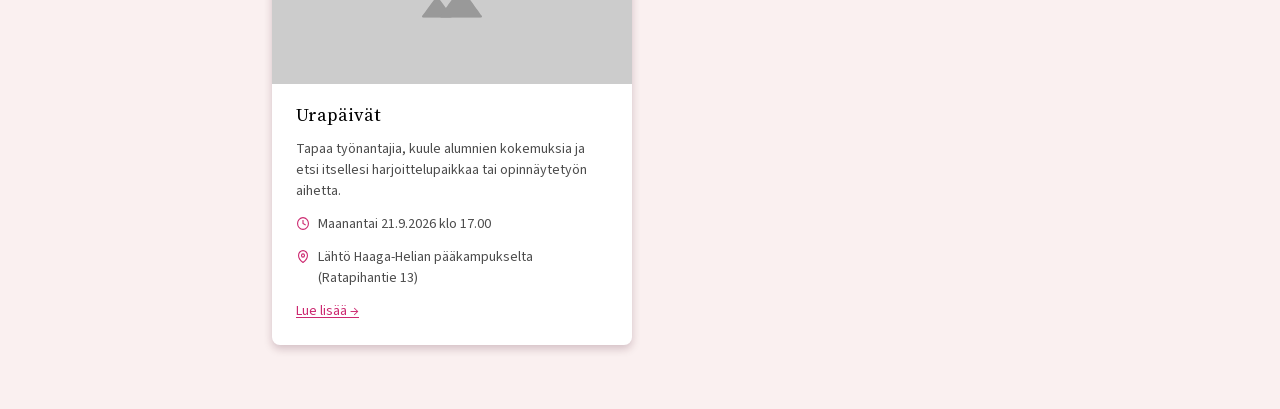
==== commit 68a96e49: "Fontit WOFF2-muotoon (1,84 Mt → 0,6 Mt) Source Sans 3 ja Source Serif 4 vaihdettu Adoben virallisiin" ====
--- a/index.html
+++ b/index.html
@@ -13,16 +13,16 @@
     />
     <link
       rel="preload"
-      href="fonts/SourceSans3-VariableFont_wght.ttf"
+      href="fonts/SourceSans3-Variable.woff2"
       as="font"
-      type="font/ttf"
+      type="font/woff2"
       crossorigin
     />
     <link
       rel="preload"
-      href="fonts/SourceSerif4-VariableFont_opsz,wght.ttf"
+      href="fonts/SourceSerif4-Variable.woff2"
       as="font"
-      type="font/ttf"
+      type="font/woff2"
       crossorigin
     />
     <link rel="stylesheet" href="css/styles.css" />
--- a/css/styles.css
+++ b/css/styles.css
@@ -6,12 +6,12 @@
    ========================================================================== */
 
 /* Fonts: Source Serif 4 (headings) and Source Sans 3 (body, UI),
-   self-hosted variable fonts. One file per family covers every weight
-   (and Serif's optical size axis). The italic files in fonts/ are not
-   used by the design, so they are not declared. */
+   self-hosted variable fonts in WOFF2 (Adobe's official builds,
+   SIL Open Font License – see fonts/LICENSE-*.md). One file per family
+   covers every weight (and Serif's optical size axis). */
 @font-face {
   font-family: "Source Sans 3";
-  src: url("../fonts/SourceSans3-VariableFont_wght.ttf") format("truetype");
+  src: url("../fonts/SourceSans3-Variable.woff2") format("woff2");
   font-weight: 200 900;
   font-style: normal;
   font-display: swap;
@@ -19,8 +19,7 @@
 
 @font-face {
   font-family: "Source Serif 4";
-  src: url("../fonts/SourceSerif4-VariableFont_opsz,wght.ttf")
-    format("truetype");
+  src: url("../fonts/SourceSerif4-Variable.woff2") format("woff2");
   font-weight: 200 900;
   font-style: normal;
   font-display: swap;
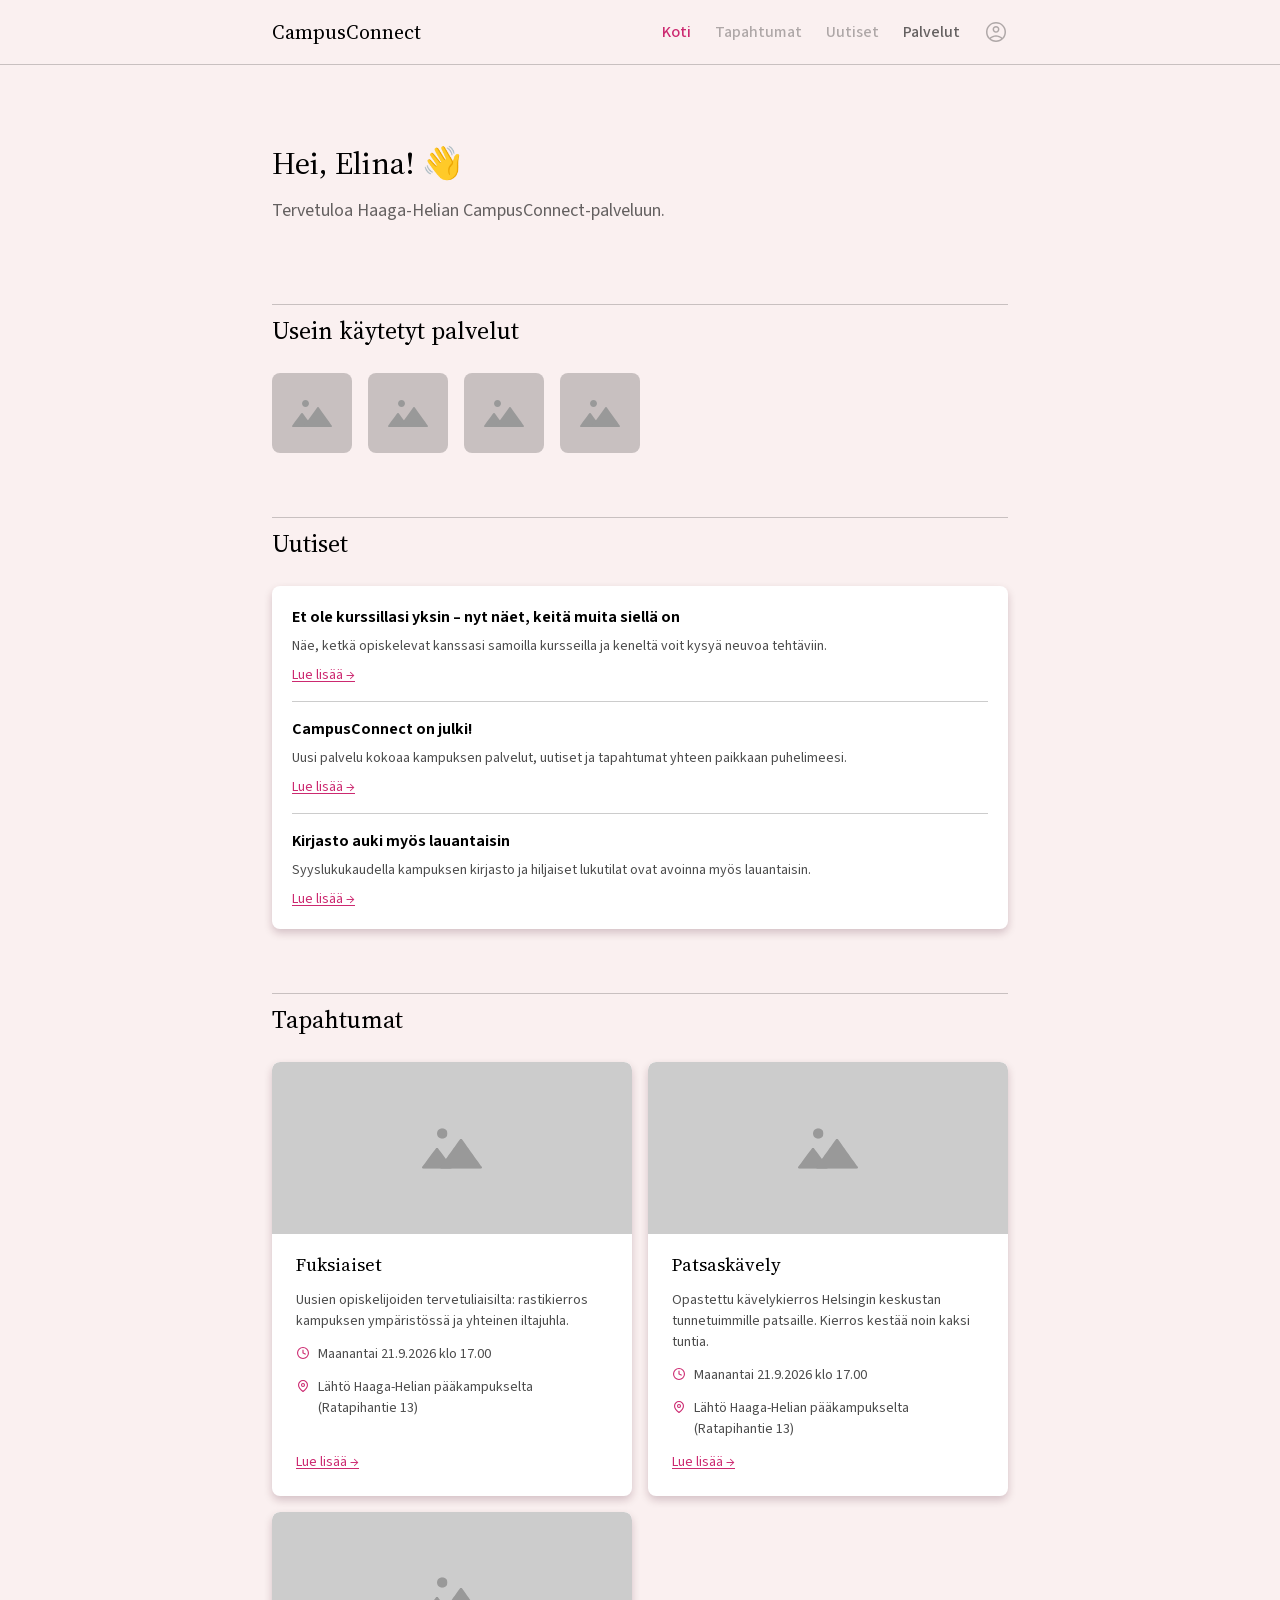
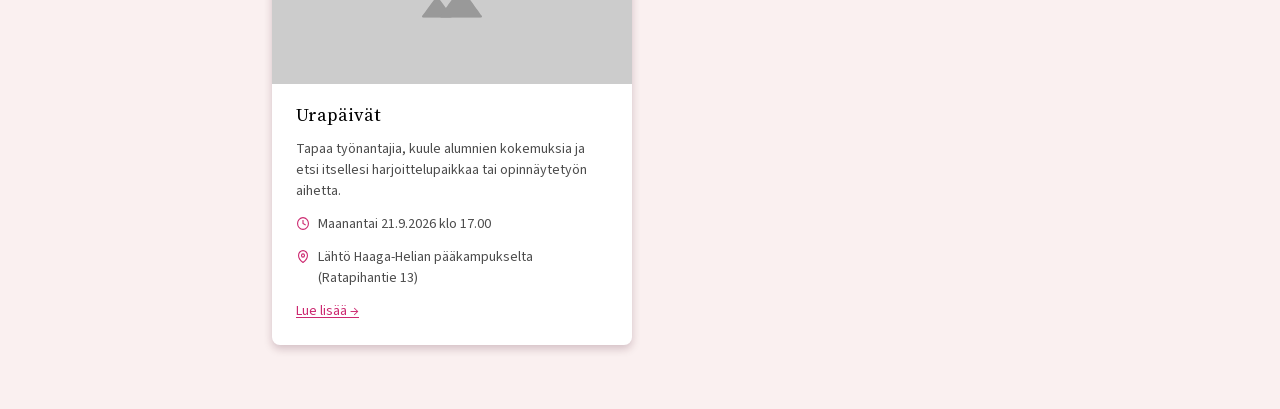
==== commit 8e215a35: "Uutisartikkeli, käyttäjätestauksen muutokset ja viimeistelyt - Uutisartikkeli Käyntikorteista sivust" ====
--- a/index.html
+++ b/index.html
@@ -163,20 +163,28 @@
           <h2 class="section__title" id="uutiset">Uutiset</h2>
           <ul class="card news">
             <li class="news__item">
+              <h3 class="news__title">
+                Et ole kurssillasi yksin – nyt näet, keitä muita siellä on
+              </h3>
+              <p class="news__text">
+                Näe, ketkä opiskelevat kanssasi samoilla kursseilla ja keneltä
+                voit kysyä neuvoa tehtäviin.
+              </p>
+              <p class="news__more">
+                <a class="text-link" href="uutinen_kayntikortit.html"
+                  >Lue lisää<span class="visually-hidden"
+                    >: Et ole kurssillasi yksin – nyt näet, keitä muita siellä
+                    on</span
+                  >
+                  →</a
+                >
+              </p>
+            </li>
+            <li class="news__item">
               <h3 class="news__title">CampusConnect on julki!</h3>
               <p class="news__text">
                 Uusi palvelu kokoaa kampuksen palvelut, uutiset ja tapahtumat
                 yhteen paikkaan puhelimeesi.
-              </p>
-              <p class="news__more">
-                <span class="text-link">Lue lisää →</span>
-              </p>
-            </li>
-            <li class="news__item">
-              <h3 class="news__title">Löydä kurssikaverit Käyntikorteista</h3>
-              <p class="news__text">
-                Näe, ketkä opiskelevat kanssasi samoilla kursseilla ja keneltä
-                voit kysyä neuvoa tehtäviin.
               </p>
               <p class="news__more">
                 <span class="text-link">Lue lisää →</span>
@@ -198,7 +206,7 @@
         <section class="section" aria-labelledby="tapahtumat">
           <h2 class="section__title" id="tapahtumat">Tapahtumat</h2>
           <div class="list-wrap">
-            <ul class="card-grid">
+            <ul class="card-grid card-grid--equal-rows">
               <li>
                 <article class="card event">
                   <div
--- a/css/styles.css
+++ b/css/styles.css
@@ -79,6 +79,8 @@
   --text-body-sm-lh: 1.3125rem; /* 21px */
   --text-lead-size: 1.125rem; /* 18px – text under the page title */
   --text-lead-lh: 1.6875rem; /* 27px */
+  --text-article-size: 1.125rem; /* 18px – news article body (long-form reading) */
+  --text-article-lh: 1.75rem; /* 28px */
   --text-news-title-size: 1rem; /* 16px semibold – news item title */
   --text-news-title-lh: 1.3125rem; /* 21px */
   --text-label-size: 0.875rem; /* 14px medium – tab bar labels (13px in Figma) */
@@ -645,7 +647,12 @@
 @media (min-width: 672px) {
   .card-grid {
     grid-template-columns: repeat(2, minmax(0, 1fr));
-    grid-auto-rows: 1fr; /* every row as tall as the tallest card */
+  }
+
+  /* Event cards: every row as tall as the tallest card. Person cards keep
+     per-row heights, so a card alone in the last row isn't stretched. */
+  .card-grid--equal-rows {
+    grid-auto-rows: 1fr;
   }
 }
 
@@ -828,6 +835,38 @@
   background-color: var(--color-overlay);
   -webkit-backdrop-filter: blur(var(--blur-overlay));
   backdrop-filter: blur(var(--blur-overlay));
+}
+
+/* Gentle entrance: the modal fades in while growing slightly, the backdrop
+   fades in with it. No animation if the user prefers reduced motion. */
+@media (prefers-reduced-motion: no-preference) {
+  .modal[open] {
+    animation: modal-in 320ms cubic-bezier(0.2, 0.8, 0.2, 1);
+  }
+
+  .modal[open]::backdrop {
+    animation: backdrop-in 320ms ease-out;
+  }
+
+  /* Swapping one modal for another (business card → chat): no fade, so
+     the dimmed backdrop stays put. */
+  .modal[open].is-switching,
+  .modal[open].is-switching::backdrop {
+    animation: none;
+  }
+}
+
+@keyframes modal-in {
+  from {
+    opacity: 0;
+    transform: scale(0.98);
+  }
+}
+
+@keyframes backdrop-in {
+  from {
+    opacity: 0;
+  }
 }
 
 /* Back arrow | title | close X */
@@ -1129,8 +1168,21 @@
   margin-top: var(--space-5);
 }
 
-.onboarding__step .textarea + .modal__actions {
-  margin-top: var(--space-6);
+/* "0/200 merkkiä" under the text box, right-aligned. */
+.textarea-counter {
+  margin-top: var(--space-2);
+  color: var(--color-text-muted);
+  font-size: var(--text-body-sm-size);
+  line-height: var(--text-body-sm-lh);
+  text-align: right;
+}
+
+.textarea-counter.is-full {
+  color: var(--color-text);
+}
+
+.onboarding__step .textarea-counter + .modal__actions {
+  margin-top: var(--space-4);
 }
 
 /* ==========================================================================
@@ -1155,6 +1207,14 @@
 /* Section title followed by a short text instead of cards: 16px gap. */
 .section__title--tight {
   margin-bottom: var(--space-4);
+}
+
+/* "Järjestetty …" line between a section title and its list. */
+.list-note {
+  margin-bottom: var(--space-5);
+  color: var(--color-text-muted);
+  font-size: var(--text-body-sm-size);
+  line-height: var(--text-body-sm-lh);
 }
 
 .empty-state {
@@ -1261,3 +1321,90 @@
   width: var(--size-icon-sm);
   height: var(--size-icon-sm);
 }
+
+/* ==========================================================================
+   11. News article (uutinen_kayntikortit.html)
+   Site headings, larger body text for long-form reading, full container
+   width.
+   ========================================================================== */
+
+/* 160px below the article: twice the 80px top space (plus the tab bar on
+   phones). */
+.page--article {
+  padding-bottom: calc(
+    var(--size-tab) + env(safe-area-inset-bottom, 0px) + 2 * var(--space-9)
+  );
+}
+
+@media (min-width: 768px) {
+  .page--article {
+    padding-bottom: calc(2 * var(--space-9));
+  }
+}
+
+.article {
+  margin-top: var(--space-4); /* below the "‹ Etusivu" back link */
+  font-size: var(--text-article-size);
+  line-height: var(--text-article-lh);
+}
+
+/* 16px between paragraphs, lists, quotes and the text after headings. */
+.article > * + * {
+  margin-top: var(--space-4);
+}
+
+.article > h2 {
+  margin-top: var(--space-7);
+}
+
+/* Subheading: 20px serif, larger than the 18px body text. */
+.article > h3 {
+  margin-top: var(--space-6);
+  font-size: var(--text-heading-size);
+  line-height: var(--text-heading-lh);
+}
+
+.article strong {
+  font-weight: var(--weight-semibold);
+}
+
+.article ul {
+  padding-left: 1.25em;
+}
+
+.article li + li {
+  margin-top: var(--space-1);
+}
+
+.article blockquote {
+  margin: var(--space-5) 0;
+  padding-left: var(--space-4);
+  border-left: 4px solid var(--color-accent);
+}
+
+/* Text after a quote: 24px. Headings keep their own (larger) spacing. */
+.article blockquote + p,
+.article blockquote + ul {
+  margin-top: var(--space-5);
+}
+
+.article__figure {
+  margin: var(--space-6) 0;
+}
+
+.article__figure + * {
+  margin-top: var(--space-6);
+}
+
+.article__figure img {
+  width: 100%;
+  height: auto;
+  border-radius: var(--radius-md);
+}
+
+.article__figure figcaption {
+  margin-top: var(--space-2);
+  color: var(--color-text-muted);
+  font-size: var(--text-body-sm-size);
+  line-height: var(--text-body-sm-lh);
+}
